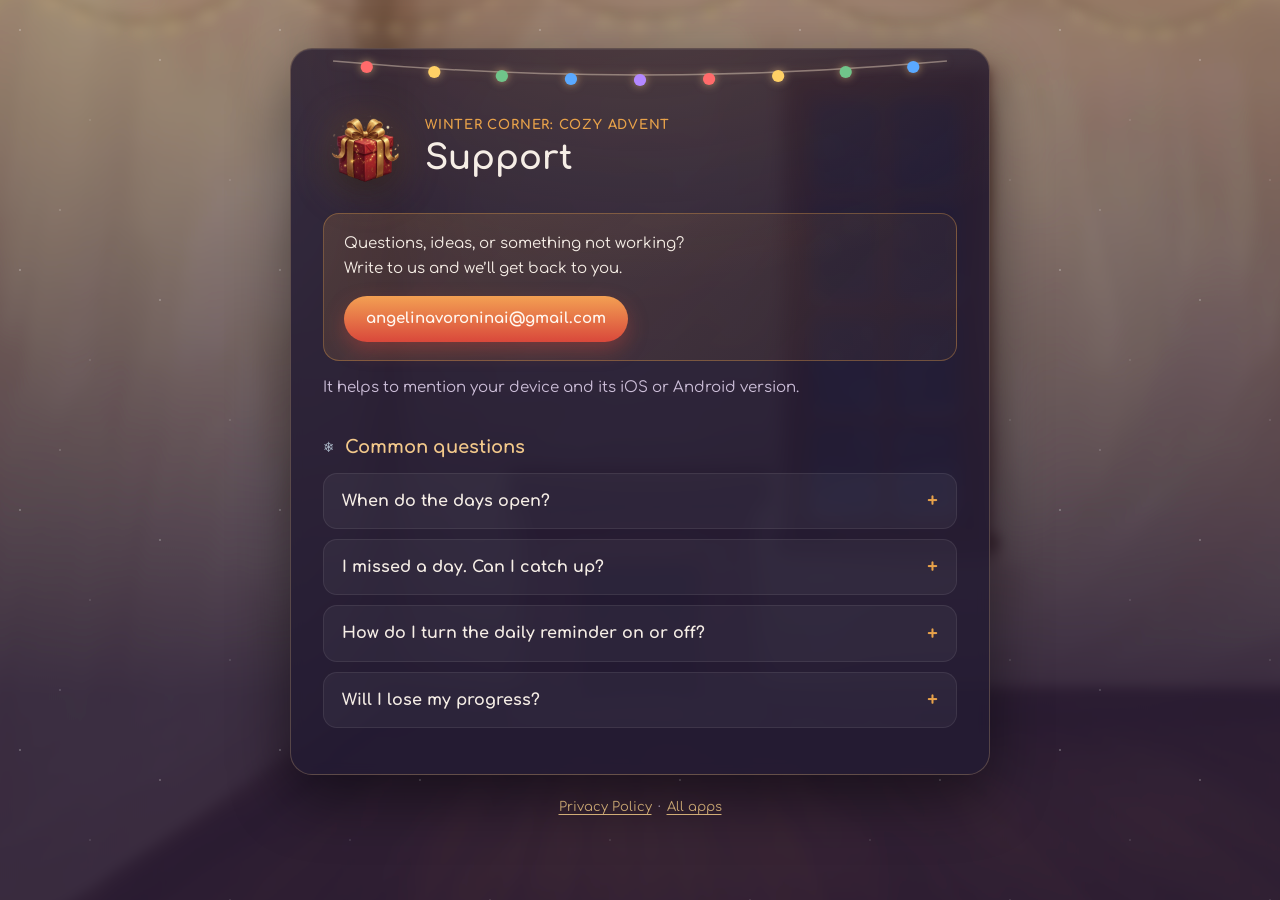
==== winter-corner/support/index.html @ 45a943ec "Add Winter Corner privacy policy and support pages Static GitHub Pages site for app privacy policies" ====
<!doctype html>
<html lang="en">
<head>
  <meta charset="utf-8" />
  <meta name="viewport" content="width=device-width, initial-scale=1" />
  <title>Support · Winter Corner: Cozy Advent</title>
  <meta name="description" content="Help and contact for Winter Corner: Cozy Advent." />
  <meta name="theme-color" content="#241b33" />
  <link rel="icon" href="../../assets/img/gift.webp" />
  <link rel="stylesheet" href="../../assets/style.css" />
</head>
<body>
  <main>
    <header class="hero">
      <img src="../../assets/img/gift.webp" alt="" />
      <div>
        <p class="app">Winter Corner: Cozy Advent</p>
        <h1>Support</h1>
      </div>
    </header>

    <section class="contact">
      <p>Questions, ideas, or something not working?<br />Write to us and we’ll get back to you.</p>
      <a class="btn" href="mailto:angelinavoroninai@gmail.com?subject=Winter%20Corner">angelinavoroninai@gmail.com</a>
    </section>
    <p>It helps to mention your device and its iOS or Android version.</p>

    <h2>Common questions</h2>
    <div class="faq">
      <details>
        <summary>When do the days open?</summary>
        <p>One window a day, December 1–31, by your device’s date. Before December 1 the app shows a countdown; after the season, every day stays open as a keepsake.</p>
      </details>
      <details>
        <summary>I missed a day. Can I catch up?</summary>
        <p>Yes. Open the Calendar and tap any day that has already arrived.</p>
      </details>
      <details>
        <summary>How do I turn the daily reminder on or off?</summary>
        <p>Settings → Daily reminder. If it won’t turn on, allow notifications for Winter Corner in your phone’s settings.</p>
      </details>
      <details>
        <summary>Will I lose my progress?</summary>
        <p>Progress is saved on your device only. Deleting the app deletes it; there is no account or cloud sync.</p>
      </details>
    </div>
  </main>
  <footer><a href="../privacy/">Privacy Policy</a>·<a href="../../">All apps</a></footer>
</body>
</html>
---- assets/style.css ----
/* Shared look for app policy/support pages: the Winter Corner night palette,
   the app's room as a soft backdrop, a string of lights and quiet snow.
   Everything is self-hosted: no third-party requests (these are privacy pages). */
@font-face {
  font-family: 'Comfortaa';
  font-weight: 400;
  font-display: swap;
  src: url('fonts/comfortaa-latin-400-normal.woff2') format('woff2');
}
@font-face {
  font-family: 'Comfortaa';
  font-weight: 700;
  font-display: swap;
  src: url('fonts/comfortaa-latin-700-normal.woff2') format('woff2');
}

:root {
  --bg-0: #241b33;
  --bg-1: #342645;
  --warm: #e8a24a;
  --warm-soft: #f3c98b;
  --ink: #f6eee6;
  --ink-dim: #cdbfd9;
  --card: rgba(36, 27, 51, 0.86);
  --card-border: rgba(243, 201, 139, 0.24);
  --tile: rgba(255, 255, 255, 0.045);
  --tile-border: rgba(255, 255, 255, 0.08);
  --radius: 22px;
  color-scheme: dark;
}

* {
  box-sizing: border-box;
}

html {
  background: var(--bg-0);
}

body {
  position: relative;
  margin: 0;
  min-height: 100vh;
  padding: 48px 16px 56px;
  color: var(--ink);
  font-family: 'Comfortaa', system-ui, -apple-system, 'Segoe UI', sans-serif;
  line-height: 1.65;
  -webkit-font-smoothing: antialiased;
}

/* The app's room, blurred and dimmed, as a fixed backdrop. */
body::before {
  content: '';
  position: fixed;
  inset: -40px;
  z-index: -2;
  background:
    linear-gradient(180deg, rgba(36, 27, 51, 0.3), rgba(36, 27, 51, 0.88) 75%),
    url('img/room-wide.webp') center 30% / cover no-repeat;
  filter: blur(6px) saturate(1.15);
}

/* Quiet snowfall: two layers of soft dots drifting down. */
body::after {
  content: '';
  position: fixed;
  inset: 0;
  z-index: -1;
  pointer-events: none;
  background-image:
    radial-gradient(2px 2px at 20px 30px, rgba(255, 255, 255, 0.7), transparent 60%),
    radial-gradient(1.5px 1.5px at 90px 120px, rgba(255, 255, 255, 0.55), transparent 60%),
    radial-gradient(2.5px 2.5px at 160px 60px, rgba(255, 255, 255, 0.5), transparent 60%),
    radial-gradient(1.5px 1.5px at 230px 180px, rgba(255, 255, 255, 0.6), transparent 60%),
    radial-gradient(2px 2px at 60px 210px, rgba(255, 255, 255, 0.45), transparent 60%);
  background-size: 260px 240px;
  animation: snow 18s linear infinite;
  opacity: 0.8;
}
@keyframes snow {
  from {
    background-position: 0 0;
  }
  to {
    background-position: 40px 240px;
  }
}
@media (prefers-reduced-motion: reduce) {
  body::after {
    animation: none;
  }
}

main {
  position: relative;
  max-width: 700px;
  margin: 0 auto;
  padding: 56px 32px 36px;
  background:
    radial-gradient(120% 70% at 50% -10%, rgba(232, 162, 74, 0.16), transparent 60%),
    var(--card);
  border: 1px solid var(--card-border);
  border-radius: var(--radius);
  box-shadow:
    0 24px 60px rgba(0, 0, 0, 0.45),
    inset 0 1px 0 rgba(255, 255, 255, 0.06);
  backdrop-filter: blur(6px);
}

/* A drooping string of lights across the top of the card (as in the app). */
main::before {
  content: '';
  position: absolute;
  top: 6px;
  left: 6%;
  right: 6%;
  height: 40px;
  background: url("data:image/svg+xml,%3Csvg xmlns='http://www.w3.org/2000/svg' viewBox='0 0 400 40' preserveAspectRatio='none'%3E%3Cpath d='M0 6 Q200 34 400 6' fill='none' stroke='rgba(235,215,195,0.45)' stroke-width='1.5'/%3E%3Cg%3E%3Cellipse cx='22' cy='12' rx='4' ry='6' fill='%23ff6b6b'/%3E%3Cellipse cx='66' cy='17' rx='4' ry='6' fill='%23ffd166'/%3E%3Cellipse cx='110' cy='21' rx='4' ry='6' fill='%2370c48a'/%3E%3Cellipse cx='155' cy='24' rx='4' ry='6' fill='%235aa9ff'/%3E%3Cellipse cx='200' cy='25' rx='4' ry='6' fill='%23b388ff'/%3E%3Cellipse cx='245' cy='24' rx='4' ry='6' fill='%23ff6b6b'/%3E%3Cellipse cx='290' cy='21' rx='4' ry='6' fill='%23ffd166'/%3E%3Cellipse cx='334' cy='17' rx='4' ry='6' fill='%2370c48a'/%3E%3Cellipse cx='378' cy='12' rx='4' ry='6' fill='%235aa9ff'/%3E%3C/g%3E%3C/svg%3E")
    center / 100% 100% no-repeat;
  filter: drop-shadow(0 0 4px rgba(255, 210, 140, 0.55));
  pointer-events: none;
}

/* --- Header: app art + name + title --- */
.hero {
  display: flex;
  align-items: center;
  gap: 18px;
  margin-bottom: 8px;
}
.hero img {
  flex: none;
  width: 84px;
  height: 84px;
  object-fit: contain;
  filter: drop-shadow(0 8px 16px rgba(0, 0, 0, 0.45)) drop-shadow(0 0 18px rgba(232, 162, 74, 0.25));
}
.app {
  margin: 0 0 2px;
  color: var(--warm);
  font-size: 13px;
  font-weight: 700;
  letter-spacing: 0.06em;
  text-transform: uppercase;
}
h1 {
  margin: 0;
  font-size: clamp(26px, 5vw, 34px);
  line-height: 1.2;
}
.updated {
  display: inline-block;
  margin: 14px 0 6px;
  padding: 4px 12px;
  border: 1px solid var(--tile-border);
  border-radius: 999px;
  background: var(--tile);
  color: var(--ink-dim);
  font-size: 12px;
}

h2 {
  display: flex;
  align-items: center;
  gap: 10px;
  margin: 32px 0 8px;
  color: var(--warm-soft);
  font-size: 18px;
}
h2::before {
  content: '❄';
  color: rgba(214, 234, 248, 0.75);
  font-size: 14px;
}

p,
li {
  color: var(--ink-dim);
  font-size: 15px;
}
strong {
  color: var(--ink);
}
a {
  color: var(--warm-soft);
  text-underline-offset: 3px;
}
a:hover {
  color: #ffe2b8;
}

/* "The short version": a warm highlighted callout. */
.callout {
  margin: 24px 0 8px;
  padding: 18px 20px;
  border: 1px solid rgba(232, 162, 74, 0.35);
  border-radius: 16px;
  background: linear-gradient(135deg, rgba(232, 162, 74, 0.16), rgba(232, 162, 74, 0.04));
}
.callout h2 {
  margin-top: 0;
}
.callout p {
  margin: 0;
  color: var(--ink);
}

/* Fact chips under the callout. */
.chips {
  display: flex;
  flex-wrap: wrap;
  gap: 8px;
  margin: 14px 0 0;
  padding: 0;
  list-style: none;
}
.chips li {
  padding: 6px 12px;
  border: 1px solid var(--tile-border);
  border-radius: 999px;
  background: var(--tile);
  color: var(--ink);
  font-size: 13px;
}

/* Contact block (support page). */
.contact {
  display: flex;
  flex-wrap: wrap;
  align-items: center;
  justify-content: space-between;
  gap: 14px;
  margin: 24px 0 8px;
  padding: 18px 20px;
  border: 1px solid rgba(232, 162, 74, 0.35);
  border-radius: 16px;
  background: linear-gradient(135deg, rgba(232, 162, 74, 0.16), rgba(232, 162, 74, 0.04));
}
.contact p {
  margin: 0;
  color: var(--ink);
}
.btn {
  display: inline-block;
  padding: 11px 22px;
  border-radius: 999px;
  background: linear-gradient(180deg, #f3a053, #d9483b);
  box-shadow: 0 8px 20px rgba(217, 72, 59, 0.35);
  color: #fff8f0;
  font-weight: 700;
  font-size: 15px;
  text-decoration: none;
}
.btn:hover {
  color: #fff;
  filter: brightness(1.06);
}

/* FAQ as soft expandable tiles. */
.faq {
  margin: 0;
  padding: 0;
}
.faq details {
  margin: 10px 0;
  border: 1px solid var(--tile-border);
  border-radius: 14px;
  background: var(--tile);
}
.faq summary {
  position: relative;
  padding: 14px 44px 14px 18px;
  color: var(--ink);
  font-weight: 700;
  cursor: pointer;
  list-style: none;
}
.faq summary::-webkit-details-marker {
  display: none;
}
.faq summary::after {
  content: '+';
  position: absolute;
  right: 18px;
  top: 50%;
  transform: translateY(-50%);
  color: var(--warm);
  font-size: 20px;
  line-height: 1;
}
.faq details[open] summary::after {
  content: '–';
}
.faq details p {
  margin: 0;
  padding: 0 18px 16px;
}

/* App list (home page). */
.apps {
  display: grid;
  gap: 14px;
  margin: 24px 0 0;
  padding: 0;
  list-style: none;
}
.apps li {
  display: flex;
  align-items: center;
  gap: 16px;
  padding: 16px 18px;
  border: 1px solid var(--tile-border);
  border-radius: 16px;
  background: var(--tile);
}
.apps img {
  flex: none;
  width: 56px;
  height: 56px;
  object-fit: contain;
  filter: drop-shadow(0 6px 10px rgba(0, 0, 0, 0.4));
}
.apps .name {
  display: block;
  margin-bottom: 2px;
  color: var(--ink);
  font-weight: 700;
}
.apps .links a {
  font-size: 14px;
}

footer {
  max-width: 700px;
  margin: 22px auto 0;
  color: var(--ink-dim);
  font-size: 13px;
  text-align: center;
}
footer a {
  margin: 0 6px;
}

@media (max-width: 520px) {
  body {
    padding: 28px 12px 40px;
  }
  main {
    padding: 48px 20px 28px;
  }
  .hero img {
    width: 64px;
    height: 64px;
  }
  .contact {
    flex-direction: column;
    align-items: flex-start;
  }
}
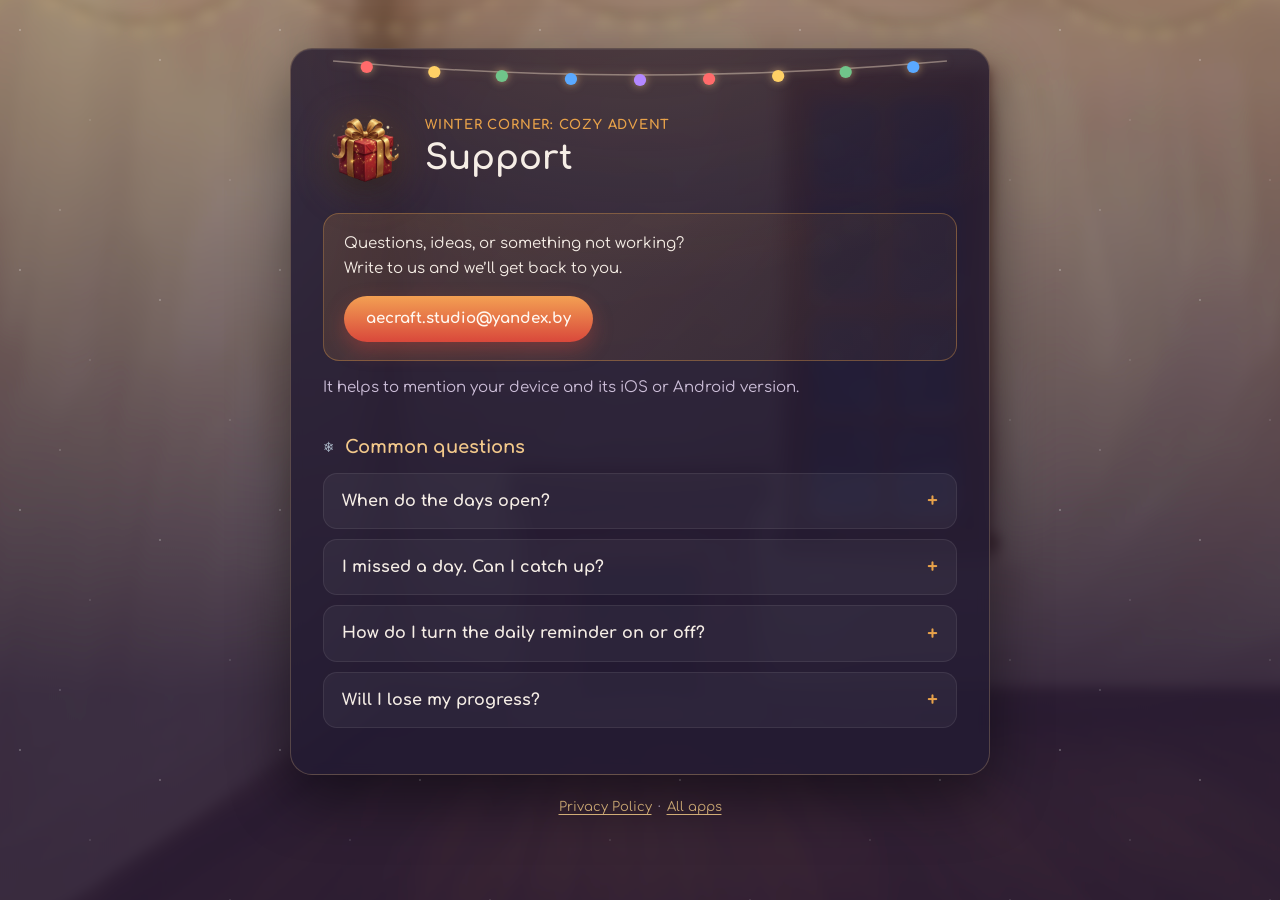
==== commit 5c455c5e: "Winter Corner: name AE Craft Studio, studio contact email - Privacy: add "Who we are" (AE Craft Stud" ====
--- a/winter-corner/support/index.html
+++ b/winter-corner/support/index.html
@@ -21,7 +21,7 @@
 
     <section class="contact">
       <p>Questions, ideas, or something not working?<br />Write to us and we’ll get back to you.</p>
-      <a class="btn" href="mailto:angelinavoroninai@gmail.com?subject=Winter%20Corner">angelinavoroninai@gmail.com</a>
+      <a class="btn" href="mailto:aecraft.studio@yandex.by?subject=Winter%20Corner">aecraft.studio@yandex.by</a>
     </section>
     <p>It helps to mention your device and its iOS or Android version.</p>
 
